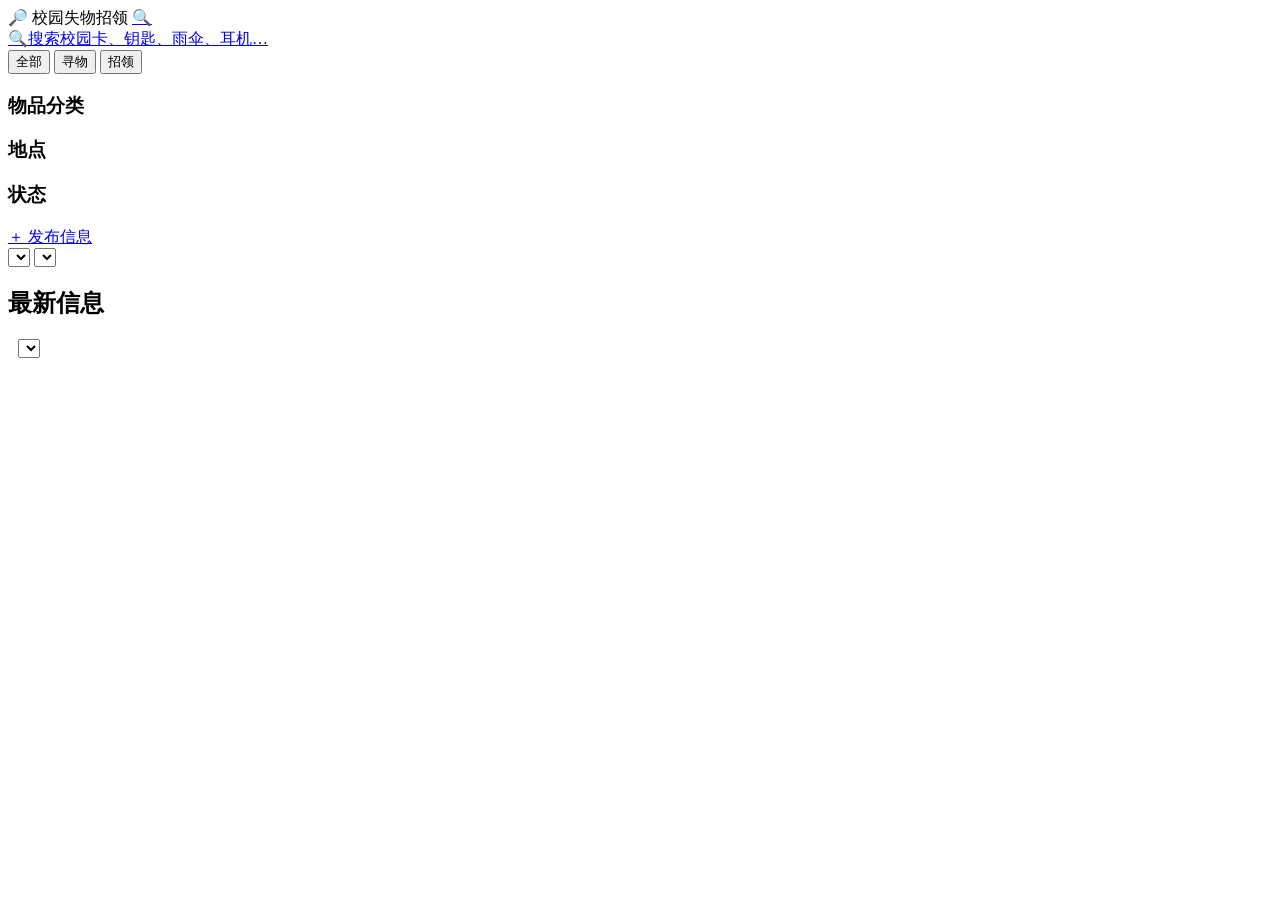
==== index.html @ 4850cb77 "Add files via upload" ====
<!DOCTYPE html>
<html lang="zh-CN">
<head>
  <meta charset="utf-8">
  <meta name="viewport" content="width=device-width, initial-scale=1, viewport-fit=cover">
  <title>校园失物招领 · 首页</title>
  <meta name="description" content="集中发布和查找校园失物招领信息，按关键词、分类、地点快速筛选。">
  <!-- 必须最先加载：收集本页的 JS 报错，供开发自检 -->
  <script src="js/error-hook.js"></script>
  <link rel="stylesheet" href="css/tokens.css">
  <link rel="stylesheet" href="css/components.css">
  <link rel="stylesheet" href="css/layout.css">
</head>
<body>

<div class="app">

  <!-- 手机端品牌条（桌面由顶部导航栏代替） -->
  <div class="mobile-head">
    <span class="brand-mark">🔎</span>
    <span class="brand-name">校园失物招领</span>
    <a class="head-action" href="search.html" aria-label="搜索">🔍</a>
  </div>

  <div class="page">

    <!-- 手机端搜索入口。
         注意这里用的是 searchbox-entry 而不是 searchbox：
         search.html 里真正的输入框用了 .searchbox，两者不能混用同一个类名，
         否则在桌面端隐藏入口时会把搜索页的输入框一起藏掉。 -->
    <a class="searchbox searchbox-entry" href="search.html" style="margin-top:4px">
      <span>🔍</span><span>搜索校园卡、钥匙、雨伞、耳机…</span>
    </a>

    <!-- 信息类型：全部 / 寻物 / 招领（手机与桌面共用） -->
    <div class="segmented type-seg mt-12" id="typeSeg" role="tablist" aria-label="信息类型">
      <button type="button" data-type="all" class="is-on" role="tab">全部</button>
      <button type="button" data-type="lost" role="tab">寻物</button>
      <button type="button" data-type="found" role="tab">招领</button>
    </div>

    <div class="layout-main has-side mt-16">

      <!-- 桌面端筛选侧栏 -->
      <aside class="side-panel" aria-label="筛选">
        <div class="side-group">
          <h3>物品分类</h3>
          <div class="side-list" id="sideCategory"></div>
        </div>
        <div class="side-group">
          <h3>地点</h3>
          <div class="side-list" id="sideArea"></div>
        </div>
        <div class="side-group">
          <h3>状态</h3>
          <div class="side-list" id="sideStatus"></div>
        </div>
        <div class="side-group">
          <div class="mini-stats" id="sideStats"></div>
          <a class="btn btn-primary btn-block btn-sm" href="publish.html">＋ 发布信息</a>
        </div>
      </aside>

      <main>
        <!-- 手机端分类快捷入口 -->
        <div class="cat-strip" id="catStrip" role="group" aria-label="按物品分类筛选"></div>

        <!-- 手机端筛选：地点 + 状态 -->
        <div class="filter-row" id="mobileFilters">
          <select class="filter-select" id="fAreaMobile" aria-label="按地点筛选"></select>
          <select class="filter-select" id="fStatusMobile" aria-label="按状态筛选"></select>
        </div>

        <div class="section-head">
          <h2 id="listTitle">最新信息</h2>
          <div style="display:flex;align-items:center;gap:10px">
            <span class="count" id="listCount"></span>
            <select class="filter-select" id="sortSelect" style="flex:0 0 auto;width:auto" aria-label="排序方式"></select>
          </div>
        </div>

        <div id="list"></div>

        <!-- 筛选后为空时，"清空筛选"是个按钮而不是链接，所以放在列表外侧 -->
        <div class="text-center mt-16" id="resetWrap" hidden>
          <button type="button" class="link-btn" id="resetFilters">清空全部筛选条件</button>
        </div>
      </main>

    </div>
  </div>
</div>

<script src="js/config.js"></script>
<script src="js/utils.js"></script>
<script src="js/store.js"></script>
<script src="js/seed.js"></script>
<script src="js/ui.js"></script>
<script src="js/page-home.js"></script>
</body>
</html>
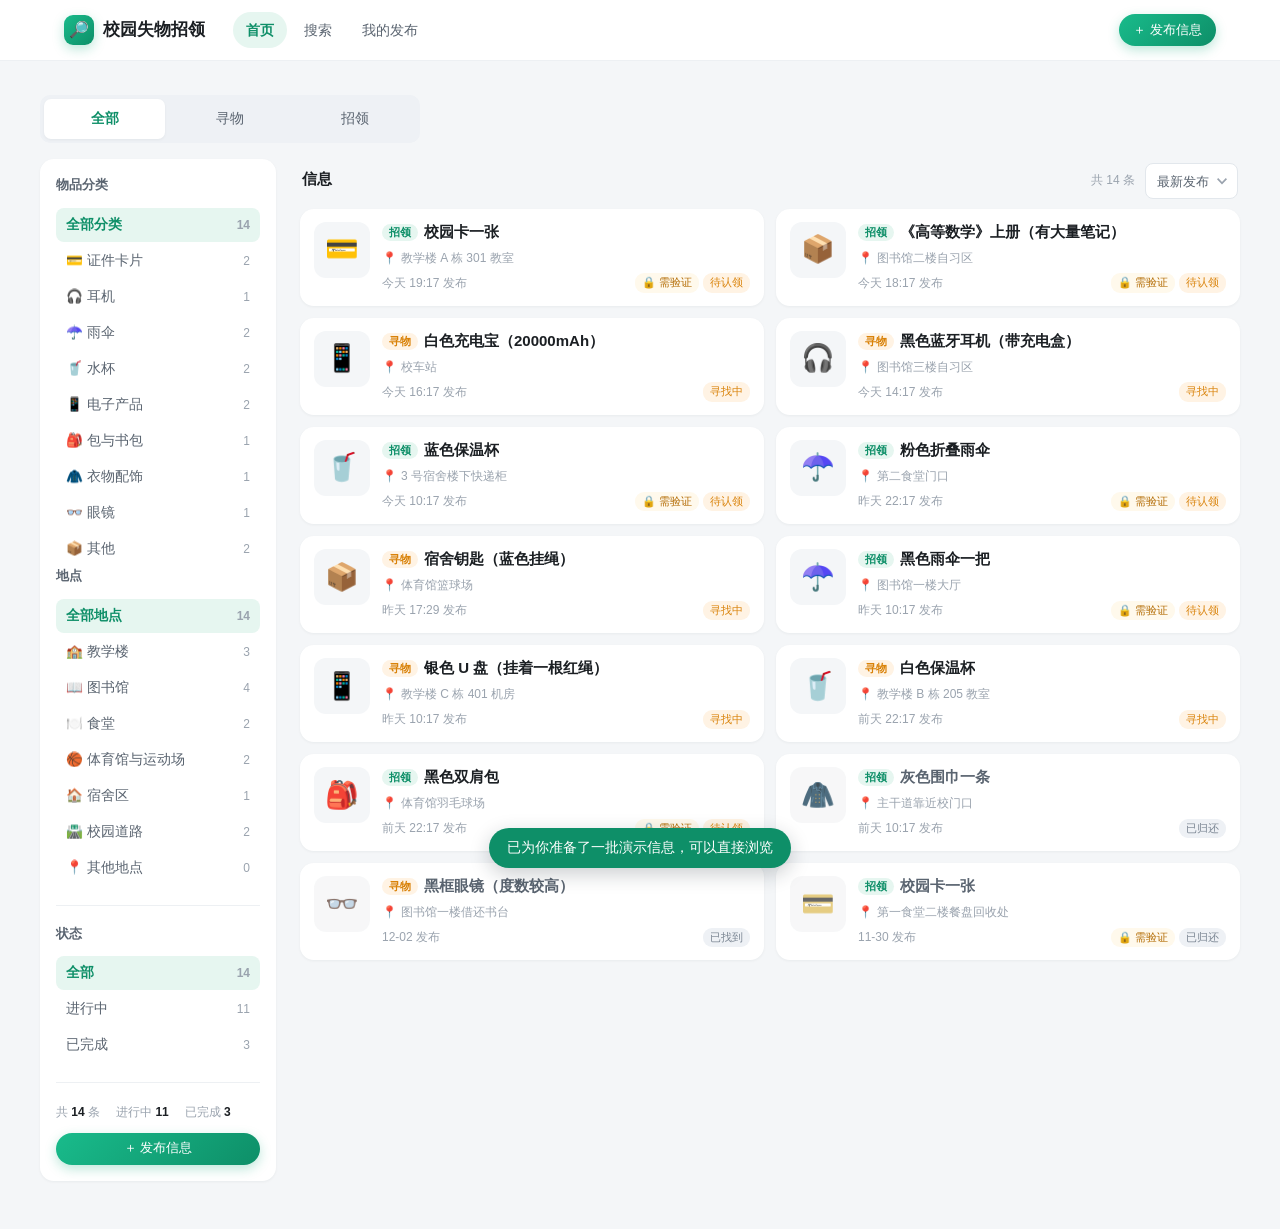
==== commit 1b1732e7: "Add files via upload" ====
--- a/index.html
+++ b/index.html
@@ -47,6 +47,8 @@
           <h3>物品分类</h3>
           <div class="side-list" id="sideCategory"></div>
         </div>
+        <!-- 公开特征筛选：只在选中了具体分类、且该分类有特征定义时才有内容 -->
+        <div id="sideFeatures"></div>
         <div class="side-group">
           <h3>地点</h3>
           <div class="side-list" id="sideArea"></div>
@@ -70,6 +72,9 @@
           <select class="filter-select" id="fAreaMobile" aria-label="按地点筛选"></select>
           <select class="filter-select" id="fStatusMobile" aria-label="按状态筛选"></select>
         </div>
+
+        <!-- 手机端的特征筛选下拉，条目由 JS 按分类生成 -->
+        <div class="filter-row" id="mobileFeatureFilters" hidden></div>
 
         <div class="section-head">
           <h2 id="listTitle">最新信息</h2>
--- a/css/tokens.css
+++ b/css/tokens.css
@@ -0,0 +1,150 @@
+/*!
+ * 设计令牌与基础重置
+ *
+ * 色板、圆角、阴影、字号全部来自第一次作业的原型（墨刀稿）：
+ * 主色 #12A87A、卡片圆角 14px、正文 14px、次要文字 #5A6470。
+ * 页面里不写死颜色值，一律用变量，改主题只需改这一处。
+ */
+
+:root {
+  /* 主色 */
+  --green: #12A87A;
+  --green-d: #0E8F68;
+  --green-l: #E6F6F0;
+  --green-grad: linear-gradient(135deg, #19BB8B, #0E8F68);
+
+  /* 文字 */
+  --ink: #1B1F23;
+  --ink-2: #5A6470;
+  --ink-3: #9AA3AE;
+
+  /* 线条与背景 */
+  --line: #EDF0F3;
+  --line-2: #E2E7EC;
+  --bg: #F4F6F8;
+  --bg-2: #EEF1F5;
+  --white: #fff;
+
+  /* 语义色 */
+  --orange: #F5A524;
+  --orange-l: #FFF3E4;
+  --orange-d: #D98209;
+  --blue: #3E7BFA;
+  --red: #E5484D;
+  --lock-bg: #FFFAF0;
+  --lock-line: #F0D9A8;
+  --lock-ink: #8A6100;
+  --lock-ink-2: #B26A00;
+
+  /* 圆角 */
+  --r-sm: 8px;
+  --r-md: 10px;
+  --r-lg: 14px;
+  --r-pill: 999px;
+
+  /* 阴影 */
+  --sh-1: 0 1px 3px rgba(20, 30, 40, .05);
+  --sh-2: 0 4px 14px rgba(20, 30, 40, .08);
+  --sh-green: 0 4px 12px rgba(18, 168, 122, .28);
+
+  /* 布局 */
+  --page-max: 1200px;
+  --topbar-h: 60px;
+  --tabbar-h: 60px;
+  --breakpoint: 900px;
+}
+
+* {
+  box-sizing: border-box;
+  margin: 0;
+  padding: 0;
+  -webkit-font-smoothing: antialiased;
+}
+
+html {
+  min-height: 100%;
+  /* 让锚点跳转与滚动更自然 */
+  scroll-behavior: smooth;
+}
+
+body {
+  min-height: 100vh;
+  background: var(--bg);
+  color: var(--ink);
+  font-family: -apple-system, BlinkMacSystemFont, "PingFang SC", "Microsoft YaHei", "Segoe UI", sans-serif;
+  font-size: 14px;
+  line-height: 1.6;
+}
+
+a {
+  color: var(--green-d);
+  text-decoration: none;
+}
+
+a:hover {
+  text-decoration: underline;
+}
+
+button,
+input,
+select,
+textarea {
+  font-family: inherit;
+  font-size: inherit;
+  color: inherit;
+}
+
+button {
+  cursor: pointer;
+  border: none;
+  background: none;
+}
+
+img {
+  max-width: 100%;
+  display: block;
+}
+
+ul,
+ol {
+  list-style: none;
+}
+
+/* 焦点可见：键盘用户和演示时都能看清当前焦点在哪 */
+:focus-visible {
+  outline: 2px solid var(--green);
+  outline-offset: 2px;
+  border-radius: 4px;
+}
+
+/* 视觉上隐藏但保留给读屏软件 */
+.sr-only {
+  position: absolute;
+  width: 1px;
+  height: 1px;
+  padding: 0;
+  margin: -1px;
+  overflow: hidden;
+  clip: rect(0, 0, 0, 0);
+  white-space: nowrap;
+  border: 0;
+}
+
+/*
+ * hidden 属性必须真的隐藏。
+ * 浏览器默认样式里的 [hidden]{display:none} 会被作者样式里的 display:flex 覆盖
+ * （例如 .lockbox / .banner 这类自带 display 的组件），
+ * 于是"加个 hidden 属性藏起来"会静默失效。这里补一条，避免以后再踩。
+ */
+[hidden] {
+  display: none !important;
+}
+
+/* 尊重系统"减少动效"设置 */
+@media (prefers-reduced-motion: reduce) {
+  * {
+    animation-duration: .01ms !important;
+    transition-duration: .01ms !important;
+    scroll-behavior: auto !important;
+  }
+}
--- a/css/components.css
+++ b/css/components.css
@@ -0,0 +1,1277 @@
+/*!
+ * 通用组件
+ * 卡片、标签、按钮、表单、弹层、空状态等，被多个页面复用。
+ * 命名沿用 BEM 风格但不强制，可读优先。
+ */
+
+/* ================================================================ 按钮 */
+
+.btn {
+  display: inline-flex;
+  align-items: center;
+  justify-content: center;
+  gap: 6px;
+  height: 44px;
+  padding: 0 20px;
+  border-radius: var(--r-pill);
+  font-size: 15px;
+  font-weight: 600;
+  white-space: nowrap;
+  transition: transform .12s ease, box-shadow .12s ease, background .12s ease;
+}
+
+.btn:active {
+  transform: scale(.98);
+}
+
+.btn-primary {
+  background: var(--green-grad);
+  color: #fff;
+  box-shadow: var(--sh-green);
+}
+
+.btn-primary:hover {
+  filter: brightness(1.04);
+}
+
+.btn-ghost {
+  background: var(--white);
+  color: var(--ink-2);
+  border: 1px solid var(--line-2);
+}
+
+.btn-ghost:hover {
+  background: var(--bg);
+  color: var(--ink);
+}
+
+.btn-danger {
+  background: var(--white);
+  color: var(--red);
+  border: 1px solid #F5C6C8;
+}
+
+.btn-danger:hover {
+  background: #FEF3F3;
+}
+
+.btn-block {
+  width: 100%;
+}
+
+.btn-sm {
+  height: 32px;
+  padding: 0 14px;
+  font-size: 13px;
+  font-weight: 500;
+}
+
+.btn-lg {
+  height: 48px;
+  font-size: 16px;
+}
+
+.btn[disabled],
+.btn.is-disabled {
+  opacity: .5;
+  cursor: not-allowed;
+  box-shadow: none;
+}
+
+/* 文字按钮 */
+.link-btn {
+  color: var(--green-d);
+  font-size: 13px;
+  font-weight: 600;
+  padding: 4px 2px;
+}
+
+.link-btn:hover {
+  text-decoration: underline;
+}
+
+.link-muted {
+  color: var(--ink-3);
+  font-size: 13px;
+}
+
+.link-muted:hover {
+  color: var(--ink-2);
+}
+
+/* ================================================================ 标签与徽标 */
+
+/* 寻物 / 招领 */
+.tag {
+  display: inline-flex;
+  align-items: center;
+  font-size: 11px;
+  font-weight: 600;
+  padding: 1px 7px;
+  border-radius: 9px;
+  margin-right: 6px;
+  vertical-align: 1.5px;
+  flex: 0 0 auto;
+}
+
+.tag-lost {
+  background: var(--orange-l);
+  color: var(--orange-d);
+}
+
+.tag-found {
+  background: var(--green-l);
+  color: var(--green-d);
+}
+
+/* 状态 */
+.chip {
+  display: inline-flex;
+  align-items: center;
+  gap: 3px;
+  font-size: 11px;
+  padding: 1px 7px;
+  border-radius: 9px;
+  background: var(--bg);
+  color: var(--ink-2);
+  white-space: nowrap;
+}
+
+.chip-wait {
+  background: var(--orange-l);
+  color: var(--orange-d);
+}
+
+.chip-done {
+  background: var(--bg-2);
+  color: #7A8592;
+}
+
+.chip-lock {
+  background: #FFF9EC;
+  color: var(--lock-ink-2);
+}
+
+.chip-ok {
+  background: var(--green-l);
+  color: var(--green-d);
+}
+
+.chip-red {
+  background: #FEF3F3;
+  color: var(--red);
+}
+
+/* ================================================================ 信息卡片 */
+
+.card {
+  position: relative;
+  display: flex;
+  gap: 12px;
+  align-items: flex-start;
+  background: var(--white);
+  border-radius: var(--r-lg);
+  padding: 13px 14px;
+  box-shadow: var(--sh-1);
+  transition: box-shadow .15s ease, transform .15s ease;
+}
+
+.card-link {
+  cursor: pointer;
+}
+
+.card-link:hover {
+  box-shadow: var(--sh-2);
+  transform: translateY(-1px);
+}
+
+.card-thumb {
+  flex: 0 0 56px;
+  width: 56px;
+  height: 56px;
+  border-radius: 12px;
+  background: var(--bg);
+  display: flex;
+  align-items: center;
+  justify-content: center;
+  font-size: 27px;
+  overflow: hidden;
+}
+
+.card-thumb img {
+  width: 100%;
+  height: 100%;
+  object-fit: cover;
+}
+
+.card-main {
+  flex: 1;
+  min-width: 0;
+}
+
+.card-title {
+  font-size: 15px;
+  font-weight: 600;
+  line-height: 1.35;
+  margin-bottom: 7px;
+  display: flex;
+  align-items: center;
+  overflow: hidden;
+}
+
+/* 标题最多两行，超出用省略号。一行放不下时截断太早，看不出是什么东西。 */
+.card-title .card-title-text {
+  display: -webkit-box;
+  -webkit-line-clamp: 2;
+  -webkit-box-orient: vertical;
+  overflow: hidden;
+  word-break: break-word;
+}
+
+/* 已完成的信息整条压暗，一眼能和进行中的区分开 */
+.card.is-done .card-title-text {
+  color: var(--ink-2);
+}
+
+.card.is-done .card-thumb {
+  filter: grayscale(.5);
+  opacity: .8;
+}
+
+.card-meta {
+  font-size: 12px;
+  color: var(--ink-3);
+  display: flex;
+  align-items: center;
+  gap: 4px;
+  margin-bottom: 5px;
+  overflow: hidden;
+  white-space: nowrap;
+  text-overflow: ellipsis;
+}
+
+.card-meta:last-child {
+  margin-bottom: 0;
+}
+
+.card-meta .ellipsis {
+  overflow: hidden;
+  text-overflow: ellipsis;
+  white-space: nowrap;
+}
+
+.card-foot {
+  display: flex;
+  align-items: center;
+  justify-content: space-between;
+  gap: 6px 8px;
+  flex-wrap: wrap;      /* 窄列时让状态标签整体换到下一行，而不是把时间折断 */
+  font-size: 12px;
+  color: var(--ink-3);
+}
+
+/* 时间不能被拆成"今天 18:44 发" / "布"两行 */
+.card-foot > span:first-child {
+  white-space: nowrap;
+}
+
+.card-chips {
+  display: inline-flex;
+  gap: 4px;
+  align-items: center;
+  flex-wrap: wrap;
+  margin-left: auto;
+}
+
+/* 卡片列表容器 */
+.card-list {
+  display: flex;
+  flex-direction: column;
+  gap: 10px;
+}
+
+/* ================================================================ 区块标题 */
+
+.section-head {
+  display: flex;
+  align-items: baseline;
+  justify-content: space-between;
+  gap: 12px;
+  padding: 4px 2px 10px;
+}
+
+.section-head h2 {
+  font-size: 15px;
+  font-weight: 600;
+}
+
+.section-head .count {
+  font-size: 12px;
+  color: var(--ink-3);
+}
+
+/* ================================================================ 表单 */
+
+.field {
+  margin-bottom: 16px;
+}
+
+.field > label,
+.field-label {
+  display: block;
+  font-size: 13px;
+  font-weight: 600;
+  color: var(--ink-2);
+  margin-bottom: 7px;
+}
+
+.field-label .req {
+  color: var(--red);
+  margin-left: 3px;
+}
+
+.field-hint {
+  font-size: 12px;
+  color: var(--ink-3);
+  margin-top: 6px;
+  line-height: 1.6;
+}
+
+.input,
+.textarea,
+.select {
+  width: 100%;
+  min-height: 44px;
+  padding: 10px 13px;
+  border: 1px solid var(--line-2);
+  border-radius: var(--r-md);
+  background: var(--white);
+  outline: none;
+  transition: border-color .15s ease, box-shadow .15s ease;
+}
+
+.input:focus,
+.textarea:focus,
+.select:focus {
+  border-color: var(--green);
+  box-shadow: 0 0 0 3px rgba(18, 168, 122, .12);
+}
+
+.textarea {
+  min-height: 96px;
+  resize: vertical;
+  line-height: 1.7;
+}
+
+.select {
+  appearance: none;
+  background-image: url("data:image/svg+xml;charset=utf-8,%3Csvg xmlns='http://www.w3.org/2000/svg' viewBox='0 0 12 8'%3E%3Cpath fill='%239AA3AE' d='M1.4 0 6 4.6 10.6 0 12 1.4 6 7.4 0 1.4z'/%3E%3C/svg%3E");
+  background-repeat: no-repeat;
+  background-position: right 13px center;
+  background-size: 11px;
+  padding-right: 34px;
+}
+
+/* 出错状态：边框变红 + 下方红字说明 */
+.field.has-error .input,
+.field.has-error .textarea,
+.field.has-error .select {
+  border-color: var(--red);
+  background: #FFFBFB;
+}
+
+.field-error {
+  display: none;
+  font-size: 12px;
+  color: var(--red);
+  margin-top: 6px;
+  line-height: 1.6;
+}
+
+.field.has-error .field-error {
+  display: block;
+}
+
+/* 必填项为空时的整体提示条 */
+.form-alert {
+  display: none;
+  align-items: flex-start;
+  gap: 8px;
+  background: #FEF3F3;
+  border: 1px solid #F5C6C8;
+  color: #B4282C;
+  border-radius: var(--r-md);
+  padding: 11px 13px;
+  font-size: 13px;
+  line-height: 1.65;
+  margin-bottom: 16px;
+}
+
+.form-alert.show {
+  display: flex;
+}
+
+/* 字符计数 */
+.field-counter {
+  display: flex;
+  justify-content: flex-end;
+  font-size: 12px;
+  color: var(--ink-3);
+  margin-top: 5px;
+}
+
+.field-counter.is-over {
+  color: var(--red);
+}
+
+/* ================================================================ 分段控件 */
+
+.segmented {
+  display: flex;
+  gap: 4px;
+  background: var(--bg-2);
+  border-radius: var(--r-md);
+  padding: 4px;
+}
+
+.segmented button {
+  flex: 1;
+  min-height: 40px;
+  padding: 8px 10px;
+  border-radius: 7px;
+  font-size: 14px;
+  color: var(--ink-2);
+  transition: background .15s ease, color .15s ease;
+}
+
+.segmented button.is-on {
+  background: var(--white);
+  color: var(--green-d);
+  font-weight: 600;
+  box-shadow: var(--sh-1);
+}
+
+/* ================================================================ 筛选条 */
+
+.filter-bar {
+  display: flex;
+  flex-wrap: wrap;
+  align-items: center;
+  gap: 8px;
+  padding: 10px 0;
+}
+
+.filter-label {
+  font-size: 12px;
+  color: var(--ink-3);
+  margin-right: 2px;
+}
+
+/* 证件号码的位数提示比一句话长得多，让它自己占一行，别把筛选按钮挤变形 */
+.filter-label.is-wide {
+  flex: 1 1 100%;
+  margin-right: 0;
+  line-height: 1.6;
+}
+
+/* 位数和库里的对不上时标红——这是"搜不到"里最容易被误读的一种 */
+.filter-label.is-warn {
+  color: var(--red);
+  font-weight: 600;
+}
+
+.filter-chip {
+  font-size: 13px;
+  color: var(--ink-2);
+  background: var(--white);
+  border: 1px solid var(--line-2);
+  border-radius: var(--r-pill);
+  padding: 6px 13px;
+  transition: all .15s ease;
+}
+
+.filter-chip:hover {
+  border-color: var(--green);
+  color: var(--green-d);
+}
+
+.filter-chip.is-on {
+  background: var(--green-l);
+  border-color: transparent;
+  color: var(--green-d);
+  font-weight: 600;
+}
+
+.filter-spacer {
+  flex: 1;
+}
+
+/* ================================================================ 提示条 */
+
+/* 认领验证说明块（米黄色，和正文区分开，提示"这里的内容是受保护的"） */
+.lockbox {
+  display: flex;
+  gap: 9px;
+  background: var(--lock-bg);
+  border: 1px dashed var(--lock-line);
+  border-radius: var(--r-md);
+  padding: 11px 13px;
+  font-size: 12.5px;
+  color: var(--lock-ink);
+  line-height: 1.65;
+}
+
+.lockbox .ic {
+  font-size: 15px;
+  line-height: 1.35;
+  flex: 0 0 auto;
+}
+
+.lockbox b {
+  color: var(--lock-ink-2);
+}
+
+.lockbox .lk {
+  display: block;
+  margin-top: 3px;
+  color: #A8813A;
+}
+
+/* 安全提示（绿色） */
+.safe-tip {
+  display: flex;
+  gap: 8px;
+  background: var(--green-l);
+  border-radius: var(--r-md);
+  padding: 11px 13px;
+  font-size: 12.5px;
+  color: #0C7A5A;
+  line-height: 1.65;
+}
+
+.safe-tip.is-warn {
+  background: #FFF9EC;
+  color: var(--lock-ink);
+}
+
+/* 存储不可用等全局提示 */
+.banner {
+  display: none;
+  align-items: center;
+  gap: 8px;
+  background: var(--orange-l);
+  color: #8A5A00;
+  padding: 9px 16px;
+  font-size: 12.5px;
+  line-height: 1.6;
+}
+
+.banner.show {
+  display: flex;
+}
+
+.banner .banner-close {
+  margin-left: auto;
+  font-size: 16px;
+  color: #8A5A00;
+  opacity: .7;
+  padding: 0 2px;
+}
+
+/* ================================================================ 空状态 */
+
+.empty {
+  text-align: center;
+  padding: 48px 24px 52px;
+  color: var(--ink-3);
+}
+
+.empty .empty-icon {
+  font-size: 46px;
+  line-height: 1;
+  margin-bottom: 14px;
+  opacity: .75;
+}
+
+.empty h3 {
+  font-size: 15px;
+  font-weight: 600;
+  color: var(--ink-2);
+  margin-bottom: 8px;
+}
+
+.empty p {
+  font-size: 13px;
+  line-height: 1.75;
+  max-width: 340px;
+  margin: 0 auto 18px;
+}
+
+.empty .empty-actions {
+  display: flex;
+  gap: 10px;
+  justify-content: center;
+  flex-wrap: wrap;
+}
+
+/* ================================================================ 轻提示 toast */
+
+.toast-wrap {
+  position: fixed;
+  left: 50%;
+  bottom: calc(var(--tabbar-h) + 16px);
+  transform: translateX(-50%);
+  z-index: 90;
+  display: flex;
+  flex-direction: column;
+  align-items: center;
+  gap: 8px;
+  pointer-events: none;
+  width: max-content;
+  max-width: calc(100vw - 32px);
+}
+
+.toast {
+  background: rgba(27, 31, 35, .92);
+  color: #fff;
+  font-size: 13.5px;
+  line-height: 1.5;
+  padding: 10px 18px;
+  border-radius: var(--r-pill);
+  box-shadow: 0 6px 20px rgba(20, 30, 40, .22);
+  animation: toast-in .2s ease;
+  text-align: center;
+}
+
+.toast.is-ok {
+  background: var(--green-d);
+}
+
+.toast.is-warn {
+  background: #B26A00;
+}
+
+.toast.is-error {
+  background: #C0342F;
+}
+
+@keyframes toast-in {
+  from {
+    opacity: 0;
+    transform: translateY(8px);
+  }
+  to {
+    opacity: 1;
+    transform: translateY(0);
+  }
+}
+
+@media (min-width: 900px) {
+  .toast-wrap {
+    bottom: 32px;
+  }
+}
+
+/* ================================================================ 弹窗 */
+
+.modal-mask {
+  position: fixed;
+  inset: 0;
+  background: rgba(20, 28, 36, .45);
+  display: flex;
+  align-items: center;
+  justify-content: center;
+  padding: 20px;
+  z-index: 100;
+  animation: fade-in .15s ease;
+}
+
+@keyframes fade-in {
+  from { opacity: 0; }
+  to { opacity: 1; }
+}
+
+.modal {
+  background: var(--white);
+  border-radius: var(--r-lg);
+  width: 100%;
+  max-width: 420px;
+  max-height: calc(100vh - 60px);
+  display: flex;
+  flex-direction: column;
+  box-shadow: 0 16px 48px rgba(20, 30, 40, .2);
+  animation: modal-in .18s ease;
+}
+
+@keyframes modal-in {
+  from { opacity: 0; transform: translateY(10px) scale(.98); }
+  to { opacity: 1; transform: none; }
+}
+
+.modal-head {
+  padding: 18px 20px 0;
+}
+
+.modal-head h3 {
+  font-size: 16px;
+  font-weight: 600;
+}
+
+.modal-body {
+  padding: 12px 20px 4px;
+  font-size: 14px;
+  color: var(--ink-2);
+  line-height: 1.7;
+  overflow-y: auto;
+}
+
+.modal-foot {
+  display: flex;
+  gap: 10px;
+  padding: 18px 20px 20px;
+}
+
+.modal-foot .btn {
+  flex: 1;
+}
+
+/* 认领申请列表 */
+.claim-item {
+  padding: 12px 0;
+  border-bottom: 1px solid var(--line);
+}
+
+.claim-item:last-child {
+  border-bottom: none;
+}
+
+.claim-head {
+  display: flex;
+  align-items: center;
+  justify-content: space-between;
+  gap: 8px;
+  margin-bottom: 8px;
+}
+
+.claim-time {
+  font-size: 12px;
+  color: var(--ink-3);
+}
+
+.claim-answers {
+  font-size: 13px;
+  line-height: 1.9;
+}
+
+.claim-answers .k {
+  color: var(--ink-3);
+  margin-right: 6px;
+}
+
+.claim-answers .v {
+  color: var(--ink);
+}
+
+.claim-answers .v.bad {
+  color: var(--red);
+}
+
+/* ================================================================ 详情页信息行 */
+
+.info-rows {
+  background: var(--white);
+  border-radius: var(--r-lg);
+  padding: 4px 16px;
+  box-shadow: var(--sh-1);
+}
+
+.info-row {
+  display: flex;
+  gap: 12px;
+  padding: 11px 0;
+  border-bottom: 1px solid var(--line);
+  font-size: 14px;
+}
+
+.info-row:last-child {
+  border-bottom: none;
+}
+
+.info-row .k {
+  flex: 0 0 86px;
+  color: var(--ink-3);
+  font-size: 13px;
+}
+
+.info-row .v {
+  flex: 1;
+  word-break: break-word;
+}
+
+.info-row .v.is-locked {
+  color: var(--lock-ink-2);
+  font-size: 13px;
+}
+
+.info-row .v .sub {
+  display: block;
+  color: var(--ink-3);
+  font-size: 12.5px;
+  margin-top: 2px;
+}
+
+/* 详情页头图 */
+.hero {
+  height: 160px;
+  border-radius: var(--r-lg);
+  background: linear-gradient(150deg, #EAF7F2, #D6EFE6);
+  display: flex;
+  align-items: center;
+  justify-content: center;
+  font-size: 68px;
+  position: relative;
+  overflow: hidden;
+  margin-bottom: 14px;
+}
+
+.hero img {
+  width: 100%;
+  height: 100%;
+  object-fit: cover;
+}
+
+.hero .hero-badge {
+  position: absolute;
+  left: 14px;
+  top: 14px;
+  font-size: 12px;
+  font-weight: 600;
+  padding: 3px 11px;
+  border-radius: var(--r-pill);
+  background: rgba(255, 255, 255, .9);
+  color: var(--green-d);
+}
+
+.hero .hero-badge.is-lost {
+  color: var(--orange-d);
+}
+
+/* 详情页相册缩略图 */
+.photo-strip {
+  display: flex;
+  gap: 8px;
+  margin-top: -6px;
+  margin-bottom: 14px;
+  overflow-x: auto;
+  padding-bottom: 2px;
+}
+
+.photo-strip img {
+  width: 68px;
+  height: 68px;
+  object-fit: cover;
+  border-radius: var(--r-md);
+  border: 1px solid var(--line);
+  cursor: pointer;
+  flex: 0 0 auto;
+}
+
+/* ================================================================ 认领验证答题 */
+
+.question-card {
+  background: var(--white);
+  border-radius: var(--r-lg);
+  padding: 15px 16px;
+  box-shadow: var(--sh-1);
+  margin-bottom: 12px;
+}
+
+.question-card .q-title {
+  font-size: 14.5px;
+  font-weight: 600;
+  margin-bottom: 6px;
+  display: flex;
+  gap: 8px;
+}
+
+.question-card .q-title i {
+  font-style: normal;
+  color: var(--green-d);
+  font-size: 12px;
+  flex: 0 0 auto;
+  padding-top: 2px;
+}
+
+/* 尝试次数进度点 */
+.attempt-dots {
+  display: flex;
+  align-items: center;
+  gap: 6px;
+  font-size: 12px;
+  color: var(--ink-3);
+  margin-bottom: 14px;
+}
+
+.attempt-dots .dot {
+  width: 7px;
+  height: 7px;
+  border-radius: 50%;
+  background: var(--green);
+}
+
+.attempt-dots .dot.is-off {
+  background: #D8DEE5;
+}
+
+/* 答题页：客观题选项（判断题的"正确 / 错误"也走这一套） */
+.question-card .q-title {
+  align-items: baseline;
+  flex-wrap: wrap;
+}
+
+.question-card .q-title span:first-of-type {
+  flex: 1 1 auto;
+}
+
+.question-card .q-options {
+  display: flex;
+  flex-direction: column;
+  gap: 8px;
+  margin-top: 12px;
+}
+
+.q-option {
+  display: flex;
+  align-items: center;
+  gap: 10px;
+  border: 1px solid var(--line);
+  border-radius: var(--r-md);
+  padding: 10px 12px;
+  font-size: 14px;
+  cursor: pointer;
+  background: var(--white);
+  transition: border-color .15s, background .15s;
+}
+
+.q-option:hover {
+  border-color: var(--green);
+}
+
+.q-option input {
+  position: absolute;
+  opacity: 0;
+  width: 1px;
+  height: 1px;
+  pointer-events: none;
+}
+
+.q-option::before {
+  content: "";
+  width: 16px;
+  height: 16px;
+  box-sizing: border-box;
+  border-radius: 50%;
+  border: 1.5px solid #C6CCD3;
+  flex: 0 0 16px;
+}
+
+.q-option .q-option-text {
+  flex: 1;
+  word-break: break-word;
+}
+
+.q-option.is-picked {
+  border-color: var(--green);
+  background: var(--green-l);
+}
+
+.q-option.is-picked::before {
+  border-color: var(--green);
+  background: var(--green);
+  box-shadow: inset 0 0 0 3px var(--white);
+}
+
+/* ================================================================ 出题编辑器（发布页） */
+
+.quiz-toolbar {
+  display: flex;
+  align-items: center;
+  justify-content: space-between;
+  gap: 10px;
+  flex-wrap: wrap;
+  margin-bottom: 14px;
+}
+
+.quiz-toolbar .quiz-count {
+  font-size: 12.5px;
+  color: var(--ink-2);
+  font-weight: 600;
+}
+
+.quiz-toolbar .quiz-actions {
+  display: flex;
+  gap: 8px;
+  flex-wrap: wrap;
+}
+
+.quiz-empty {
+  border: 1px dashed var(--line-2);
+  border-radius: var(--r-md);
+  padding: 18px 14px;
+  text-align: center;
+  font-size: 12.5px;
+  color: var(--ink-3);
+  line-height: 1.8;
+  background: var(--white);
+}
+
+.quiz-card {
+  background: var(--white);
+  border: 1px solid var(--line);
+  border-radius: var(--r-lg);
+  padding: 14px;
+  margin-bottom: 12px;
+}
+
+.quiz-card .quiz-head {
+  display: flex;
+  align-items: center;
+  gap: 10px;
+  flex-wrap: wrap;
+  margin-bottom: 12px;
+}
+
+.quiz-card .quiz-no {
+  font-size: 13px;
+  font-weight: 600;
+  color: var(--green-d);
+}
+
+.quiz-card .quiz-type {
+  margin: 0;
+  flex: 0 0 auto;
+  width: auto;
+  min-width: 168px;
+}
+
+.quiz-card .quiz-remove {
+  margin-left: auto;
+}
+
+.quiz-card .quiz-options {
+  margin-top: 12px;
+  border-top: 1px dashed var(--line);
+  padding-top: 12px;
+}
+
+.quiz-card .quiz-options-head {
+  display: flex;
+  align-items: baseline;
+  justify-content: space-between;
+  gap: 8px;
+  font-size: 12.5px;
+  color: var(--ink-2);
+  margin-bottom: 8px;
+}
+
+.quiz-opt {
+  display: flex;
+  align-items: center;
+  gap: 9px;
+  margin-bottom: 8px;
+}
+
+.quiz-opt .quiz-pick {
+  position: relative;
+  flex: 0 0 auto;
+  display: flex;
+  align-items: center;
+  cursor: pointer;
+}
+
+.quiz-opt .quiz-pick input {
+  position: absolute;
+  opacity: 0;
+  width: 1px;
+  height: 1px;
+  pointer-events: none;
+}
+
+.quiz-opt .quiz-pick-dot {
+  width: 16px;
+  height: 16px;
+  box-sizing: border-box;
+  border-radius: 50%;
+  border: 1.5px solid #C6CCD3;
+}
+
+.quiz-opt .quiz-pick input:checked + .quiz-pick-dot {
+  border-color: var(--green);
+  background: var(--green);
+  box-shadow: inset 0 0 0 3px var(--white);
+}
+
+.quiz-opt .quiz-opt-input {
+  flex: 1;
+  min-width: 0;
+}
+
+.quiz-opt .quiz-opt-remove {
+  flex: 0 0 auto;
+  font-size: 12.5px;
+}
+
+/* 选项之间分不清时的实时提示。平时是空的，不占位也不影响排版 */
+.quiz-card .quiz-opt-warn {
+  margin-top: 6px;
+  font-size: 12.5px;
+  line-height: 1.55;
+  color: var(--ink-3);
+}
+
+.quiz-card .quiz-opt-warn.is-warn {
+  color: var(--red);
+}
+
+.quiz-card .quiz-add-opt {
+  margin-top: 2px;
+}
+
+/* 出题模板弹窗 */
+.tpl-item {
+  display: flex;
+  align-items: center;
+  gap: 12px;
+  padding: 11px 0;
+  border-bottom: 1px solid var(--line);
+}
+
+.tpl-item:last-child {
+  border-bottom: none;
+}
+
+.tpl-item .tpl-main {
+  flex: 1;
+  min-width: 0;
+}
+
+.tpl-item .tpl-stem {
+  font-size: 13.5px;
+  line-height: 1.6;
+  margin-bottom: 4px;
+}
+
+.tpl-item .tpl-stem .chip {
+  margin-right: 7px;
+}
+
+.tpl-item .tpl-options {
+  line-height: 1.6;
+  word-break: break-word;
+}
+
+/* 申诉处理（发布者侧） */
+.appeal-ops {
+  margin-top: 10px;
+}
+
+.appeal-btns {
+  display: flex;
+  gap: 8px;
+  justify-content: flex-end;
+  margin-top: 8px;
+}
+
+/* 验证未通过时那句统一提示 */
+.result-head .fail-reason {
+  font-size: 15px;
+  font-weight: 600;
+  color: var(--orange-d);
+}
+
+/* ================================================================ 结果页 */
+
+.result-head {
+  text-align: center;
+  padding: 30px 20px 6px;
+}
+
+.result-head .tick {
+  width: 68px;
+  height: 68px;
+  border-radius: 50%;
+  display: flex;
+  align-items: center;
+  justify-content: center;
+  font-size: 34px;
+  font-weight: 700;
+  margin: 0 auto 16px;
+}
+
+.result-head.is-ok .tick {
+  background: var(--green-l);
+  color: var(--green);
+}
+
+.result-head.is-bad .tick {
+  background: var(--orange-l);
+  color: var(--orange-d);
+}
+
+.result-head h2 {
+  font-size: 20px;
+  font-weight: 600;
+  margin-bottom: 9px;
+}
+
+.result-head p {
+  font-size: 13px;
+  color: var(--ink-2);
+  line-height: 1.75;
+  max-width: 420px;
+  margin: 0 auto;
+}
+
+/* 认领凭证卡 */
+.voucher {
+  display: flex;
+  align-items: center;
+  justify-content: space-between;
+  gap: 12px;
+  background: var(--white);
+  border-radius: var(--r-lg);
+  border: 1px dashed #B7E6D5;
+  padding: 15px 17px;
+  box-shadow: var(--sh-1);
+}
+
+.voucher .lb {
+  font-size: 11.5px;
+  color: var(--ink-3);
+  margin-bottom: 5px;
+}
+
+.voucher .code {
+  font-size: 19px;
+  font-weight: 700;
+  letter-spacing: 2px;
+  color: var(--green-d);
+  font-family: ui-monospace, SFMono-Regular, Menlo, Consolas, monospace;
+}
+
+/* ================================================================ 通用间距工具 */
+
+.mt-0 { margin-top: 0; }
+.mt-8 { margin-top: 8px; }
+.mt-12 { margin-top: 12px; }
+.mt-16 { margin-top: 16px; }
+.mt-24 { margin-top: 24px; }
+.mb-12 { margin-bottom: 12px; }
+.mb-16 { margin-bottom: 16px; }
+
+.stack-12 > * + * { margin-top: 12px; }
+.stack-16 > * + * { margin-top: 16px; }
+
+.text-center { text-align: center; }
+.text-muted { color: var(--ink-3); }
+.text-small { font-size: 12.5px; }
--- a/css/layout.css
+++ b/css/layout.css
@@ -0,0 +1,851 @@
+/*!
+ * 响应式布局
+ *
+ * 同一套 HTML 兼顾两种形态，靠媒体查询在 900px 处切换：
+ *   ≥900px  桌面：顶部导航栏 + 居中内容区 + 卡片多列网格 + 左侧筛选栏
+ *   <900px  手机：沿用原型观感，底部 Tab 栏（首页 / ＋ / 我的），单列卡片
+ *
+ * 顶栏和底部 Tab 栏用 display 互斥切换，而不是靠定位硬撑，
+ * 这样 position:fixed 的元素只会在其中一种形态下存在，不会互相打架。
+ */
+
+/* ================================================================ 顶部导航（桌面） */
+
+.topbar {
+  display: none;
+  background: var(--white);
+  border-bottom: 1px solid var(--line);
+  position: sticky;
+  top: 0;
+  z-index: 40;
+}
+
+.topbar-inner {
+  max-width: var(--page-max);
+  margin: 0 auto;
+  height: var(--topbar-h);
+  padding: 0 24px;
+  display: flex;
+  align-items: center;
+  gap: 28px;
+}
+
+.brand {
+  display: flex;
+  align-items: center;
+  gap: 9px;
+  font-size: 17px;
+  font-weight: 700;
+  color: var(--ink);
+  flex: 0 0 auto;
+}
+
+.brand:hover {
+  text-decoration: none;
+}
+
+.brand-mark {
+  width: 30px;
+  height: 30px;
+  border-radius: 9px;
+  background: var(--green-grad);
+  color: #fff;
+  display: flex;
+  align-items: center;
+  justify-content: center;
+  font-size: 16px;
+  box-shadow: var(--sh-green);
+}
+
+.topnav {
+  display: flex;
+  align-items: center;
+  gap: 4px;
+  flex: 1;
+}
+
+.topnav a {
+  padding: 7px 13px;
+  border-radius: var(--r-pill);
+  font-size: 14px;
+  color: var(--ink-2);
+}
+
+.topnav a:hover {
+  background: var(--bg);
+  color: var(--ink);
+  text-decoration: none;
+}
+
+.topnav a.is-on {
+  background: var(--green-l);
+  color: var(--green-d);
+  font-weight: 600;
+}
+
+/* ================================================================ 底部 Tab 栏（手机） */
+
+.tabbar {
+  position: fixed;
+  left: 0;
+  right: 0;
+  bottom: 0;
+  height: var(--tabbar-h);
+  background: var(--white);
+  border-top: 1px solid var(--line);
+  display: flex;
+  align-items: stretch;
+  z-index: 50;
+  padding-bottom: env(safe-area-inset-bottom);
+}
+
+.tabbar-item {
+  flex: 1;
+  display: flex;
+  flex-direction: column;
+  align-items: center;
+  justify-content: center;
+  gap: 2px;
+  font-size: 10.5px;
+  color: var(--ink-3);
+}
+
+.tabbar-item:hover {
+  text-decoration: none;
+}
+
+.tabbar-item .g {
+  font-size: 20px;
+  line-height: 1;
+}
+
+.tabbar-item.is-on {
+  color: var(--green);
+}
+
+/* 中间凸起的发布按钮 */
+.tabbar-mid {
+  flex: 0 0 84px;
+  display: flex;
+  justify-content: center;
+  align-items: flex-start;
+}
+
+.tabbar-mid .ball {
+  width: 48px;
+  height: 48px;
+  margin-top: -13px;
+  border-radius: 50%;
+  background: var(--green-grad);
+  color: #fff;
+  font-size: 25px;
+  line-height: 1;
+  display: flex;
+  align-items: center;
+  justify-content: center;
+  box-shadow: var(--sh-green);
+}
+
+.tabbar-mid:hover {
+  text-decoration: none;
+}
+
+/* ================================================================ 页面容器 */
+
+.app {
+  padding-bottom: calc(var(--tabbar-h) + 24px);
+}
+
+.page {
+  padding: 14px 16px 0;
+}
+
+/* 详情、发布、验证这类"一列到底"的页面，桌面下收窄居中才好读 */
+.page-narrow {
+  max-width: 720px;
+  margin: 0 auto;
+}
+
+.panel {
+  background: var(--white);
+  border-radius: var(--r-lg);
+  padding: 16px;
+  box-shadow: var(--sh-1);
+}
+
+.panel + .panel {
+  margin-top: 12px;
+}
+
+/* 手机端页面导航条（标题 + 返回） */
+.page-bar {
+  display: flex;
+  align-items: center;
+  gap: 10px;
+  padding: 10px 16px;
+  background: var(--white);
+  border-bottom: 1px solid var(--line);
+  position: sticky;
+  top: 0;
+  z-index: 30;
+}
+
+.page-bar .back {
+  font-size: 20px;
+  color: var(--ink);
+  line-height: 1;
+  padding: 4px 6px 4px 0;
+}
+
+.page-bar h1 {
+  font-size: 16px;
+  font-weight: 600;
+  flex: 1;
+  overflow: hidden;
+  text-overflow: ellipsis;
+  white-space: nowrap;
+}
+
+.page-bar .bar-action {
+  font-size: 13px;
+  color: var(--ink-2);
+  flex: 0 0 auto;
+}
+
+/* 底部固定操作条 */
+.action-bar {
+  position: fixed;
+  left: 0;
+  right: 0;
+  bottom: 0;
+  display: flex;
+  gap: 10px;
+  padding: 10px 16px calc(12px + env(safe-area-inset-bottom));
+  background: var(--white);
+  border-top: 1px solid var(--line);
+  z-index: 45;
+}
+
+.action-bar .btn {
+  flex: 1;
+}
+
+.action-bar .btn-ghost {
+  flex: 0 0 40%;
+}
+
+/* 有底部操作条的页面，正文要留出位置，别被盖住 */
+.has-action-bar {
+  padding-bottom: 96px;
+}
+
+/* 不带底部 Tab 栏的页面（详情、发布、认领验证等，底部有自己的操作条） */
+body.no-tabbar .app {
+  padding-bottom: 24px;
+}
+
+body.no-tabbar .toast-wrap {
+  bottom: 16px;
+}
+
+/* ================================================================ 首页 / 搜索页两栏布局 */
+
+.layout-main {
+  display: block;
+}
+
+.side-panel {
+  display: none;
+}
+
+/* 分类快捷入口（横向图标条） */
+.cat-strip {
+  display: flex;
+  gap: 6px;
+  overflow-x: auto;
+  padding: 12px 0 4px;
+  scrollbar-width: none;
+}
+
+.cat-strip::-webkit-scrollbar {
+  display: none;
+}
+
+.cat-item {
+  flex: 0 0 auto;
+  display: flex;
+  flex-direction: column;
+  align-items: center;
+  gap: 5px;
+  width: 62px;
+  padding: 6px 2px;
+  border-radius: var(--r-md);
+  font-size: 11px;
+  color: var(--ink-2);
+  background: none;
+  transition: background .15s ease;
+}
+
+.cat-item:hover {
+  background: var(--white);
+}
+
+.cat-item.is-on {
+  background: var(--white);
+  color: var(--green-d);
+  font-weight: 600;
+}
+
+.cat-item .ico {
+  width: 42px;
+  height: 42px;
+  border-radius: 13px;
+  background: var(--green-l);
+  display: flex;
+  align-items: center;
+  justify-content: center;
+  font-size: 20px;
+}
+
+/* 手机端顶部的品牌条（桌面由顶部导航栏承担同样的作用） */
+.mobile-head {
+  display: flex;
+  align-items: center;
+  gap: 9px;
+  padding: 12px 16px;
+  background: var(--white);
+  border-bottom: 1px solid var(--line);
+}
+
+.mobile-head .brand-mark {
+  width: 30px;
+  height: 30px;
+  border-radius: 9px;
+  background: var(--green-grad);
+  color: #fff;
+  display: flex;
+  align-items: center;
+  justify-content: center;
+  font-size: 16px;
+  flex: 0 0 auto;
+}
+
+.mobile-head .brand-name {
+  font-size: 16px;
+  font-weight: 700;
+  flex: 1;
+}
+
+.mobile-head .head-action {
+  font-size: 19px;
+  line-height: 1;
+  padding: 4px;
+}
+
+/* 手机端的筛选行：三个紧凑下拉 */
+.filter-row {
+  display: flex;
+  gap: 8px;
+  padding: 4px 0 10px;
+}
+
+.filter-select {
+  flex: 1;
+  min-width: 0;
+  height: 36px;
+  padding: 0 28px 0 11px;
+  font-size: 13px;
+  color: var(--ink-2);
+  background-color: var(--white);
+  border: 1px solid var(--line-2);
+  border-radius: var(--r-sm);
+  appearance: none;
+  background-image: url("data:image/svg+xml;charset=utf-8,%3Csvg xmlns='http://www.w3.org/2000/svg' viewBox='0 0 12 8'%3E%3Cpath fill='%239AA3AE' d='M1.4 0 6 4.6 10.6 0 12 1.4 6 7.4 0 1.4z'/%3E%3C/svg%3E");
+  background-repeat: no-repeat;
+  background-position: right 10px center;
+  background-size: 10px;
+  outline: none;
+}
+
+.filter-select:focus {
+  border-color: var(--green);
+}
+
+/* 搜索框 */
+.searchbox {
+  display: flex;
+  align-items: center;
+  gap: 9px;
+  height: 42px;
+  padding: 0 15px;
+  border-radius: var(--r-pill);
+  background: var(--white);
+  border: 1px solid transparent;
+  color: var(--ink-3);
+  font-size: 14px;
+  cursor: pointer;
+  transition: border-color .15s ease;
+}
+
+.searchbox:hover {
+  border-color: var(--green);
+}
+
+.searchbox.is-active {
+  border-color: var(--green);
+  color: var(--ink);
+  box-shadow: 0 0 0 3px rgba(18, 168, 122, .1);
+}
+
+/*
+ * 搜索框右侧的字数提示。
+ * 证件号码按位数精确匹配，边打边能看见"现在几位、对不对得上"，
+ * 比搜完看到 0 条结果再回头数要省事。
+ */
+.searchbox-count {
+  flex: 0 0 auto;
+  font-size: 12px;
+  color: var(--ink-3);
+  white-space: nowrap;
+}
+
+.searchbox-count.is-ok {
+  color: var(--green-d);
+  font-weight: 600;
+}
+
+.searchbox-count.is-warn {
+  color: var(--red);
+  font-weight: 600;
+}
+
+.searchbox input {
+  flex: 1;
+  /* 撑满整个搜索框的高度，而不是只有中间一条能点中。
+     默认 align-items:center 会让 input 只有文字行那么高（约 19px），
+     用户在框内上下部分点击时焦点进不去，手机上尤其明显。 */
+  align-self: stretch;
+  border: none;
+  outline: none;
+  background: none;
+  font-size: 14px;
+  min-width: 0;
+  color: var(--ink);
+}
+
+/* 搜索页的历史 / 热词 */
+.word-block {
+  padding: 14px 0 4px;
+}
+
+.word-block-head {
+  display: flex;
+  align-items: center;
+  justify-content: space-between;
+  margin-bottom: 10px;
+}
+
+.word-block-head h3 {
+  font-size: 13px;
+  font-weight: 600;
+  color: var(--ink-2);
+}
+
+.chip-cloud {
+  display: flex;
+  flex-wrap: wrap;
+  gap: 8px;
+}
+
+.chip-cloud button {
+  font-size: 13px;
+  color: var(--ink-2);
+  background: var(--white);
+  border: 1px solid var(--line-2);
+  padding: 7px 13px;
+  border-radius: var(--r-pill);
+  transition: all .15s ease;
+}
+
+.chip-cloud button:hover {
+  border-color: var(--green);
+  color: var(--green-d);
+}
+
+.chip-cloud button.is-hot {
+  color: var(--orange-d);
+}
+
+/* ================================================================ 发布表单 */
+
+.form-section {
+  background: var(--white);
+  border-radius: var(--r-lg);
+  padding: 16px;
+  box-shadow: var(--sh-1);
+  margin-bottom: 12px;
+}
+
+.form-section-title {
+  font-size: 14px;
+  font-weight: 600;
+  margin-bottom: 14px;
+  display: flex;
+  align-items: center;
+  gap: 8px;
+}
+
+.form-section-title .sub {
+  font-size: 12px;
+  font-weight: 400;
+  color: var(--ink-3);
+}
+
+/* 认领验证题区块整体用米黄底，提示"这块内容只有答对的人才看得到联系方式" */
+.form-section.is-locked {
+  background: #FFFDF6;
+  border: 1px solid var(--lock-line);
+}
+
+.form-section.is-locked .form-section-title {
+  color: var(--lock-ink);
+}
+
+/* 照片上传 */
+.photo-grid {
+  display: flex;
+  gap: 10px;
+  flex-wrap: wrap;
+}
+
+.photo-slot {
+  position: relative;
+  width: 76px;
+  height: 76px;
+  border-radius: var(--r-md);
+  overflow: hidden;
+  background: var(--bg);
+}
+
+.photo-slot img {
+  width: 100%;
+  height: 100%;
+  object-fit: cover;
+}
+
+.photo-slot .remove {
+  position: absolute;
+  right: 3px;
+  top: 3px;
+  width: 20px;
+  height: 20px;
+  border-radius: 50%;
+  background: rgba(20, 28, 36, .62);
+  color: #fff;
+  font-size: 13px;
+  line-height: 1;
+  display: flex;
+  align-items: center;
+  justify-content: center;
+}
+
+.photo-add {
+  width: 76px;
+  height: 76px;
+  border-radius: var(--r-md);
+  background: var(--bg);
+  border: 1px dashed #D6DCE3;
+  display: flex;
+  flex-direction: column;
+  align-items: center;
+  justify-content: center;
+  gap: 2px;
+  font-size: 11px;
+  color: var(--ink-3);
+}
+
+.photo-add:hover {
+  border-color: var(--green);
+  color: var(--green-d);
+}
+
+.photo-add .plus {
+  font-size: 22px;
+  line-height: 1;
+  color: #B7BEC7;
+}
+
+/* ================================================================ 发布成功页 */
+
+.success-box {
+  text-align: center;
+  padding: 34px 22px 4px;
+}
+
+.success-box .tick {
+  width: 76px;
+  height: 76px;
+  border-radius: 50%;
+  background: var(--green-l);
+  color: var(--green);
+  display: flex;
+  align-items: center;
+  justify-content: center;
+  font-size: 38px;
+  margin: 0 auto 20px;
+}
+
+.success-box h2 {
+  font-size: 21px;
+  font-weight: 600;
+  margin-bottom: 10px;
+}
+
+.success-box p {
+  font-size: 13.5px;
+  color: var(--ink-2);
+  line-height: 1.75;
+  max-width: 420px;
+  margin: 0 auto;
+}
+
+/* ================================================================ 我的发布 */
+
+.mine-tabs {
+  margin: 12px 0;
+}
+
+.mine-item {
+  background: var(--white);
+  border-radius: var(--r-lg);
+  padding: 15px 16px;
+  box-shadow: var(--sh-1);
+}
+
+.mine-item + .mine-item {
+  margin-top: 12px;
+}
+
+.mine-item .mine-title {
+  font-size: 15px;
+  font-weight: 600;
+  margin-bottom: 9px;
+  display: flex;
+  align-items: center;
+}
+
+.mine-item .mine-meta {
+  font-size: 12px;
+  color: var(--ink-3);
+  margin-bottom: 11px;
+  line-height: 1.8;
+}
+
+.mine-item .mine-ops {
+  display: flex;
+  gap: 8px;
+  flex-wrap: wrap;
+  justify-content: flex-end;
+}
+
+.mine-item.is-done .mine-title {
+  color: var(--ink-2);
+}
+
+/* 统计小条 */
+.mini-stats {
+  display: flex;
+  gap: 16px;
+  flex-wrap: wrap;
+  font-size: 12px;
+  color: var(--ink-3);
+  padding: 2px 0 10px;
+}
+
+.mini-stats b {
+  color: var(--ink);
+  font-weight: 600;
+}
+
+/* ================================================================ 桌面端适配 */
+
+@media (min-width: 900px) {
+  .topbar {
+    display: block;
+  }
+
+  .tabbar {
+    display: none;
+  }
+
+  /* 桌面下用顶栏导航，不需要给底部 Tab 栏让位 */
+  .app {
+    padding-bottom: 48px;
+  }
+
+  /* 桌面下页面容器居中并限宽。
+     宽度取 --page-max 加上左右 padding，这样容器内的内容区正好等于 --page-max，
+     页面内的分段控件、侧栏、卡片网格才能左右对齐。 */
+  .page {
+    max-width: calc(var(--page-max) + 48px);
+    margin: 0 auto;
+    padding: 22px 24px 0;
+  }
+
+  /* 手机端的页面导航条在桌面隐藏（顶栏已经提供了导航） */
+  .page-bar {
+    display: none;
+  }
+
+  /* 手机端专属的部件在桌面隐藏，改由侧栏和顶栏承担。
+     注意只隐藏首页那个"搜索框样子"的入口链接（searchbox-entry），
+     不能连 .searchbox 一起隐藏——搜索页真正的输入框用的就是这个类。 */
+  .mobile-head,
+  .filter-row,
+  .cat-strip,
+  .searchbox-entry {
+    display: none;
+  }
+
+  /* 分段控件在桌面不需要占满整行，撑满会显得很空；靠左对齐，和下面的内容对齐 */
+  .type-seg,
+  .mine-tabs {
+    max-width: 380px;
+    margin-bottom: 16px;
+  }
+
+  /* 桌面下把"一列到底"的页面收窄居中 */
+  .page-narrow {
+    max-width: 760px;
+    margin: 0 auto;
+  }
+
+  /* 首页 / 搜索：左侧筛选栏 + 右侧内容 */
+  .layout-main.has-side {
+    display: grid;
+    grid-template-columns: 236px 1fr;
+    gap: 24px;
+    align-items: start;
+    max-width: var(--page-max);
+    margin: 0 auto;
+  }
+
+  .side-panel {
+    display: block;
+    background: var(--white);
+    border-radius: var(--r-lg);
+    padding: 16px;
+    box-shadow: var(--sh-1);
+    position: sticky;
+    top: calc(var(--topbar-h) + 22px);
+  }
+
+  .side-panel h3 {
+    font-size: 13px;
+    font-weight: 600;
+    color: var(--ink-2);
+    margin-bottom: 12px;
+  }
+
+  .side-panel .side-group + .side-group {
+    margin-top: 20px;
+    padding-top: 18px;
+    border-top: 1px solid var(--line);
+  }
+
+  .side-panel .side-list {
+    display: flex;
+    flex-direction: column;
+    gap: 2px;
+  }
+
+  .side-panel .side-list button {
+    text-align: left;
+    padding: 8px 10px;
+    border-radius: var(--r-sm);
+    font-size: 13.5px;
+    color: var(--ink-2);
+    display: flex;
+    align-items: center;
+    justify-content: space-between;
+    gap: 8px;
+    transition: background .15s ease;
+  }
+
+  .side-panel .side-list button:hover {
+    background: var(--bg);
+    color: var(--ink);
+  }
+
+  .side-panel .side-list button.is-on {
+    background: var(--green-l);
+    color: var(--green-d);
+    font-weight: 600;
+  }
+
+  .side-panel .side-list .n {
+    font-size: 12px;
+    color: var(--ink-3);
+  }
+
+  /* 卡片多列网格 */
+  .card-grid {
+    display: grid;
+    grid-template-columns: repeat(2, minmax(0, 1fr));
+    gap: 12px;
+  }
+
+  .card-grid .card {
+    margin: 0;
+  }
+
+  /* 桌面下表单区块更宽松 */
+  .form-section {
+    padding: 20px 22px;
+  }
+
+  .action-bar {
+    position: static;
+    max-width: 760px;
+    margin: 16px auto 0;
+    padding: 0;
+    border-top: none;
+    background: none;
+  }
+
+  /* 单列页面的底部按钮在桌面上是有左浮动感的普通按钮条 */
+  .action-bar .btn {
+    flex: 0 1 auto;
+    min-width: 160px;
+  }
+
+  .action-bar .btn-ghost {
+    flex: 0 0 auto;
+  }
+
+  .has-action-bar {
+    padding-bottom: 0;
+  }
+
+  .toast-wrap {
+    bottom: 32px;
+  }
+}
+
+/*
+ * 更宽的屏幕上才排三列。1280 一档太挤：卡片里"时间 + 状态标签"会被迫折行，
+ * 看着比两列还乱，所以把三列的门槛提到 1500px（此时侧栏之外还有约 1200px 可用）。
+ */
+@media (min-width: 1500px) {
+  .card-grid {
+    grid-template-columns: repeat(3, minmax(0, 1fr));
+  }
+}
+
+/* 桌面下若没有侧栏（我的发布、成功页等），内容居中收窄 */
+@media (min-width: 900px) {
+  .layout-main:not(.has-side) {
+    max-width: 860px;
+    margin: 0 auto;
+  }
+}
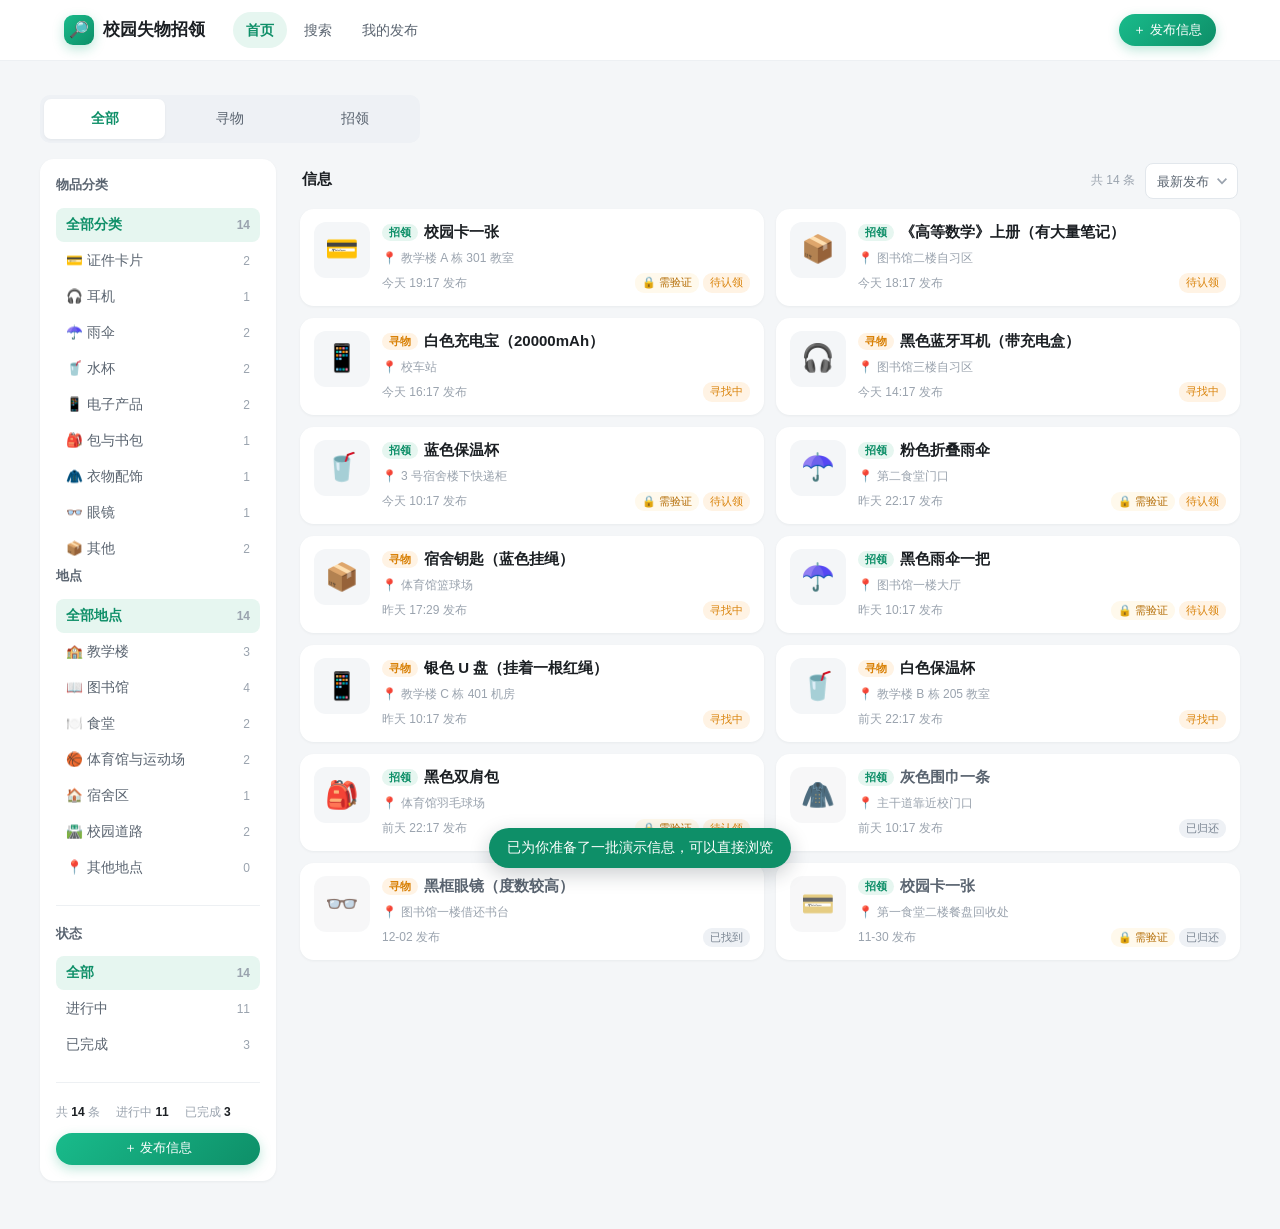
==== commit cad183fc: "Add files via upload 增加了搜索引导，其他类是比较难总结公开特征的物品免验证走信任直接上传和显示图片。" ====
--- a/index.html
+++ b/index.html
@@ -49,6 +49,8 @@
         </div>
         <!-- 公开特征筛选：只在选中了具体分类、且该分类有特征定义时才有内容 -->
         <div id="sideFeatures"></div>
+        <!-- 选中分类后的搜索引导（桌面端）。内容见 js/config.js 的 LF.searchHintFor -->
+        <div class="side-search-hint" id="sideSearchHint" hidden></div>
         <div class="side-group">
           <h3>地点</h3>
           <div class="side-list" id="sideArea"></div>
@@ -75,6 +77,10 @@
 
         <!-- 手机端的特征筛选下拉，条目由 JS 按分类生成 -->
         <div class="filter-row" id="mobileFeatureFilters" hidden></div>
+
+        <!-- 选中分类后的搜索引导（手机端，桌面用侧栏那一条）。同一份文案，两处显示。
+             role="status"：分类一换文案就变，读屏用户需要被念出来 -->
+        <div class="search-hint" id="mobileSearchHint" role="status" hidden></div>
 
         <div class="section-head">
           <h2 id="listTitle">最新信息</h2>
--- a/css/components.css
+++ b/css/components.css
@@ -502,6 +502,46 @@
   font-weight: 600;
 }
 
+/*
+ * 搜索页的"这个分类还能按哪些特征找"提示块。
+ * 里面的取值按钮直接复用了 .filter-chip，视觉上和上面的类型筛选是一套。
+ */
+.feature-hint {
+  background: var(--white);
+  border-radius: var(--r-lg);
+  padding: 12px 14px;
+  margin-bottom: 12px;
+}
+
+.feature-hint-title {
+  font-size: 12.5px;
+  color: var(--ink-2);
+  margin: 0 0 10px;
+}
+
+.feature-hint-group {
+  display: flex;
+  align-items: center;
+  flex-wrap: wrap;
+  gap: 6px;
+  margin-bottom: 8px;
+}
+
+.feature-hint-group:last-child {
+  margin-bottom: 0;
+}
+
+.feature-hint-name {
+  font-size: 12px;
+  color: var(--ink-3);
+  margin-right: 2px;
+}
+
+.feature-hint-more {
+  font-size: 12px;
+  color: var(--ink-3);
+}
+
 .filter-spacer {
   flex: 1;
 }
--- a/css/layout.css
+++ b/css/layout.css
@@ -667,6 +667,24 @@
   font-weight: 600;
 }
 
+/* 搜索引导：告诉失主"这个分类只公开这一两个特征，请按它们搜"。
+   桌面端在侧栏（.side-search-hint），手机端在筛选条下面（.search-hint），
+   文案同一份，见 js/config.js 的 LF.searchHintFor。 */
+.search-hint,
+.side-search-hint {
+  font-size: 12px;
+  line-height: 1.7;
+  color: var(--green-d);
+  background: var(--green-l);
+  border-radius: var(--r-sm);
+  padding: 8px 10px;
+  margin: 0 0 10px;
+}
+
+.side-search-hint {
+  margin: 16px 0 0;
+}
+
 /* ================================================================ 桌面端适配 */
 
 @media (min-width: 900px) {
@@ -703,6 +721,7 @@
   .mobile-head,
   .filter-row,
   .cat-strip,
+  .search-hint,
   .searchbox-entry {
     display: none;
   }
